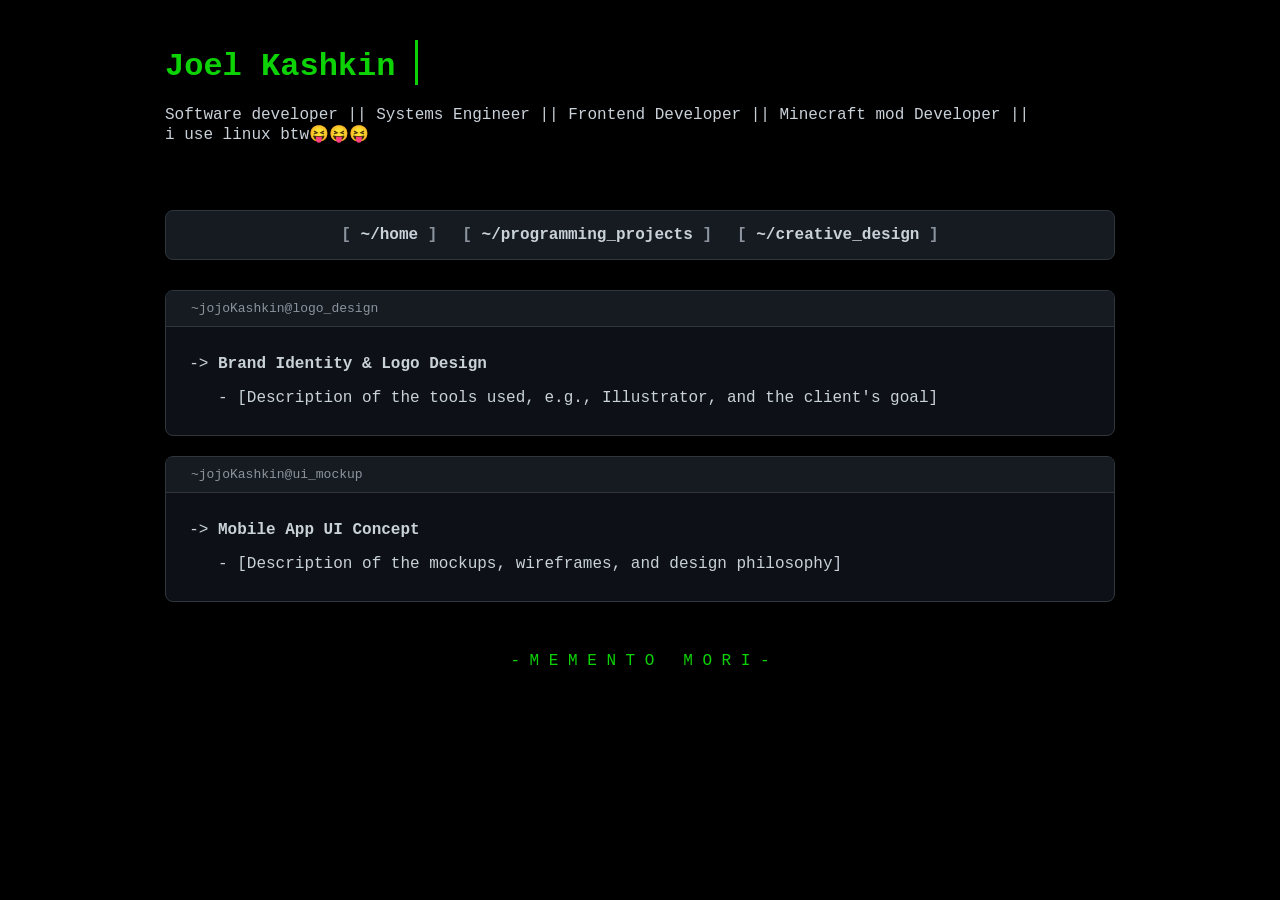
==== design.html @ 478f1abe "Updated sections separated index into design and programming  added design, programming html files t" ====
<!DOCTYPE html>
<html lang="en">
<head>
    <link rel="stylesheet" href="styles.css">
    <title>Design - Kashkin Portfolio</title>
</head>
<body>
    <header class="header">
        <h1> Joel Kashkin <span class="box-blink"></span> </h1>
        <p> Software developer || Systems Engineer || Frontend Developer || Minecraft mod Developer ||<br> i use linux btw😝😝😝</p>
    </header>

    <nav class="terminal-nav">
        <a href="index.html">~/home</a>
        <a href="programming.html">~/programming_projects</a>
        <a href="design.html">~/creative_design</a>
    </nav>

    <main>
        
        <a href="#" target="_blank" class="project-link">
            <section class="terminal-window">
                <div class="terminal-header">
                    <span class="terminal-title">~jojoKashkin@logo_design</span>
                </div>
                <div class="terminal-body">
                    <ul>
                        <li><strong>Brand Identity & Logo Design</strong></li>
                        <p>- [Description of the tools used, e.g., Illustrator, and the client's goal]</p>
                    </ul>
                </div>
            </section>
        </a>

        <a href="#" target="_blank" class="project-link">
            <section class="terminal-window">
                <div class="terminal-header">
                    <span class="terminal-title">~jojoKashkin@ui_mockup</span>
                </div>
                <div class="terminal-body">
                    <ul>
                        <li><strong>Mobile App UI Concept</strong></li>
                        <p>- [Description of the mockups, wireframes, and design philosophy]</p>
                    </ul>
                </div>
            </section>
        </a>

        <p class="closing-message">- M E M E N T O &nbsp M O R I -</p>
    </main>
</body>
</html>
---- styles.css ----
/* dark */
:root {

    --background-color: #000000 ;
    --text-color: #ffffff ;
    --line-color: #0dd306;
    --border-color: #30363d;

}

/* light */
/* :root{
    --background-color: #fffffff3 ;
    --text-color: #161515 ;
    --line-color: #013aa5;
    --border-color: #30363d;
} */


body {
    background-color: var(--background-color);
    color: var(--text-color);
    font-family: 'Courier New', monospace;
    font-optical-sizing: auto;
    font-weight: 400;
    font-style: normal; 
    max-width: 950px;
    margin:40px auto;
}

.header {

    border-bottom: 2px var(--line-color);
    padding-bottom: 20px;
    margin-bottom: 30px;

}

h1 {

    color: var(--line-color);
    font-weight: bold ;

}

p {

     color: var(--line-color);
    font-weight: normal ;

}


/* Need to learn more: implemented with Gemini */
.box-blink{

    display: inline-block;
    width: 3px;
    height: 45px;
    background-color: var(--line-color);
    animation: blink 1s step-end infinite;
    vertical-align: text-bottom;

}

@keyframes blink {
    
    0%, 100%{ opacity: 1;}
    50% { opacity: 0;}

}




ul {

    list-style-type: "-> ";

}


/* Terminal box designs  */
/* Need to learn more: heavy assistance with Gemini */
:root {
    --terminal-bg: #0d1117;
    --header-bg: #161b22; 
    --border-color: #30363d;
    --text-color: #c9d1d9;
    
}

p {

    color: var(--text-color);

}

.terminal-window {

    background-color: var(--terminal-bg);
    border: 1px solid var(--border-color);
    border-radius: 8px;
    margin-bottom: 20px;
    overflow: hidden;
    font-family: 'Courier New', monospace;
    transition: transform 0.2s ease, border-color 0.2s ease, box-shadow 0.2s ease;  

}

/* Need to learn more: implemented with Gemini */
.terminal-window:hover {

    transform: scale(1.10); /* Moves the box up by 5 pixels */
    box-shadow: 0 15px 30px rgba(0, 0, 0, 0.5); /* Makes the shadow deeper as it 'lifts' */
    border-color: var(--line-color);
    cursor: pointer;
    z-index: 10;

}

.terminal-header {
    
    background-color: var(--header-bg);
    padding: 10px 15px;
    border-bottom: 1px solid var(--border-color);
    display: flex;
    align-items: center;
}


.terminal-title {

    color: #8b949e;
    font-size: 13px;
    margin-left: 10px;
    transition: color 0.3s ease, text-shadow 0.3s ease;

}

.terminal-window:hover .terminal-title {
    color: #58a6ff;
    
    /* ai */
    /* This creates the 'glow' effect around the text */
    text-shadow: 0 0 8px rgba(88, 166, 255, 0.8), 
                 0 0 12px rgba(88, 166, 255, 0.4);
}

.terminal-body {

    padding: 12px;
    color: var(--text-color);
}


.closing-message {

    color: var(--line-color);
    text-align: center;
    margin-top: 50px;   
    margin-bottom: 50px;

}

/* --- Terminal Navigation Bar --- */
.terminal-nav {
    display: flex;
    justify-content: center;
    gap: 25px;
    margin-bottom: 30px;
    border: 1px solid var(--border-color);
    background-color: var(--header-bg);
    padding: 15px;
    border-radius: 8px;
}

.terminal-nav a {
    color: var(--text-color);
    text-decoration: none;
    font-weight: bold;
    transition: color 0.3s ease, text-shadow 0.3s ease;
}

.terminal-nav a:hover {
    color: var(--line-color);
    text-shadow: 0 0 8px rgba(13, 211, 6, 0.6);
}

.terminal-nav a::before {
    content: "[ ";
    color: #8b949e;
}

.terminal-nav a::after {
    content: " ]";
    color: #8b949e;
}

.project-link {
    text-decoration: none; 
    display: block;       
}

.project-link p {
    color: var(--text-color);
}

.reason-p {
    /* padding: 12px; */
    font-size: small; 
    position: absolute;
    left: 50%;
    transform: translateX(-50%);
}
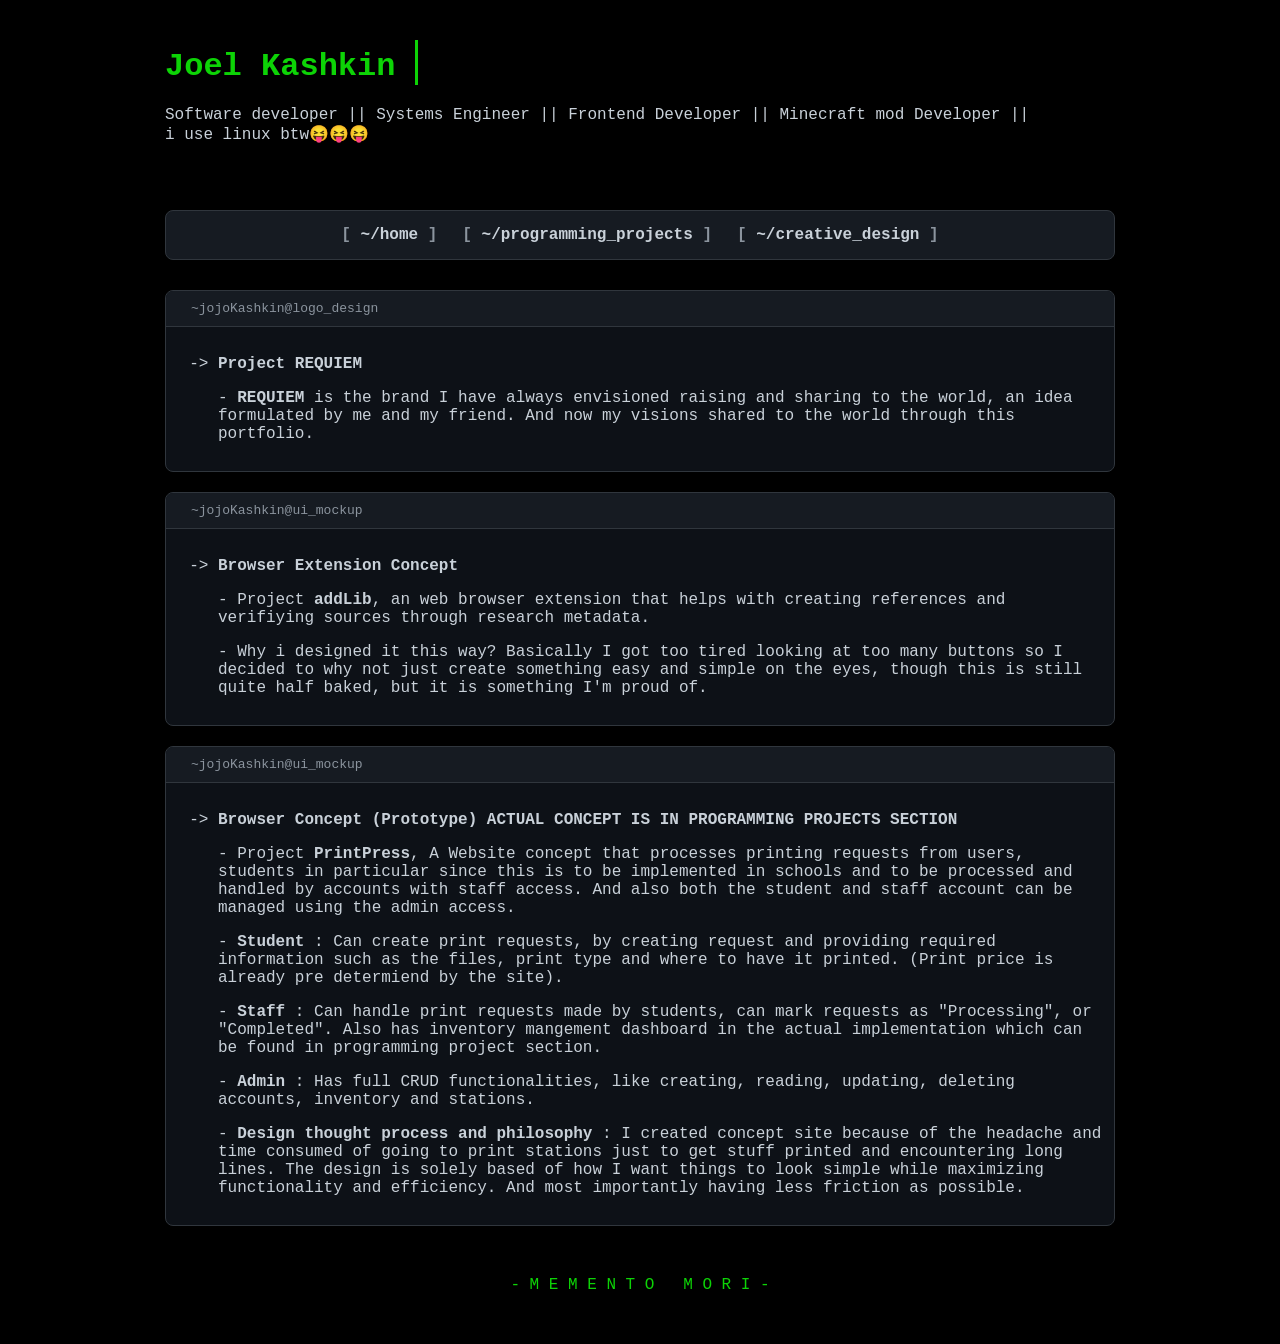
==== commit 76089df4: "updated design section and added the digital portfolio design" ====
--- a/design.html
+++ b/design.html
@@ -18,29 +18,48 @@
 
     <main>
         
-        <a href="#" target="_blank" class="project-link">
+        <a href="Coyoca - Digital Portfolio.pdf" target="_blank" class="project-link">
             <section class="terminal-window">
                 <div class="terminal-header">
                     <span class="terminal-title">~jojoKashkin@logo_design</span>
                 </div>
                 <div class="terminal-body">
                     <ul>
-                        <li><strong>Brand Identity & Logo Design</strong></li>
-                        <p>- [Description of the tools used, e.g., Illustrator, and the client's goal]</p>
+                        <li><strong>Project REQUIEM</strong></li>
+                        <p>- <b>REQUIEM</b> is the brand I have always envisioned raising and sharing to the world, an idea formulated by me and my friend. And now my visions shared to the world through this portfolio.</p>
                     </ul>
                 </div>
             </section>
         </a>
 
-        <a href="#" target="_blank" class="project-link">
+        <a href="https://www.figma.com/design/D6p62HoxxgmZojIxJdKOho/AddLib-Design?node-id=0-1&t=IAyx92uIQrAvQd8T-1" target="_blank" class="project-link">
             <section class="terminal-window">
                 <div class="terminal-header">
                     <span class="terminal-title">~jojoKashkin@ui_mockup</span>
                 </div>
                 <div class="terminal-body">
                     <ul>
-                        <li><strong>Mobile App UI Concept</strong></li>
-                        <p>- [Description of the mockups, wireframes, and design philosophy]</p>
+                        <li><strong>Browser Extension Concept</strong></li>
+                        <p>- Project <b>addLib</b>, an web browser extension that helps with creating references and verifiying sources through research metadata.</p>
+                        <p>- Why i designed it this way? Basically I got too tired looking at too many buttons so I decided to why not just create something easy and simple on the eyes, though this is still quite half baked, but it is something I'm proud of. </p>
+                    </ul>
+                </div>
+            </section>
+        </a>
+
+        <a href="https://www.figma.com/design/UD8l2nc67hsuLZzKPL5mVi/Printpress-Prototype?node-id=1-603&t=eqRKL1SggLwXx5WJ-1" target="_blank" class="project-link">
+            <section class="terminal-window">
+                <div class="terminal-header">
+                    <span class="terminal-title">~jojoKashkin@ui_mockup</span>
+                </div>
+                <div class="terminal-body">
+                    <ul>
+                        <li><strong>Browser Concept (Prototype) ACTUAL CONCEPT IS IN PROGRAMMING PROJECTS SECTION</strong></li>
+                        <p>- Project <b>PrintPress</b>, A Website concept that processes printing requests from users, students in particular since this is to be implemented in schools and to be processed and handled by accounts with staff access. And also both the student and staff account can be managed using the admin access.</p>
+                        <p>- <b>Student</b> : Can create print requests, by creating request and providing required information such as the files, print type and where to have it printed. (Print price is already pre determiend by the site). </p>
+                        <p>- <b>Staff</b> : Can handle print requests made by students, can mark requests as "Processing", or "Completed". Also has inventory mangement dashboard in the actual implementation which can be found in programming project section.</p>
+                        <p>- <b>Admin</b> : Has full CRUD functionalities, like creating, reading, updating, deleting accounts, inventory and stations.</p>
+                        <p>- <b>Design thought process and philosophy</b> : I created concept site because of the headache and time consumed of going to print stations just to get stuff printed and encountering long lines. The design is solely based of how I want things to look simple while maximizing functionality and efficiency. And most importantly having less friction as possible.</p>
                     </ul>
                 </div>
             </section>
@@ -49,4 +68,4 @@
         <p class="closing-message">- M E M E N T O &nbsp M O R I -</p>
     </main>
 </body>
-</html>+</html>
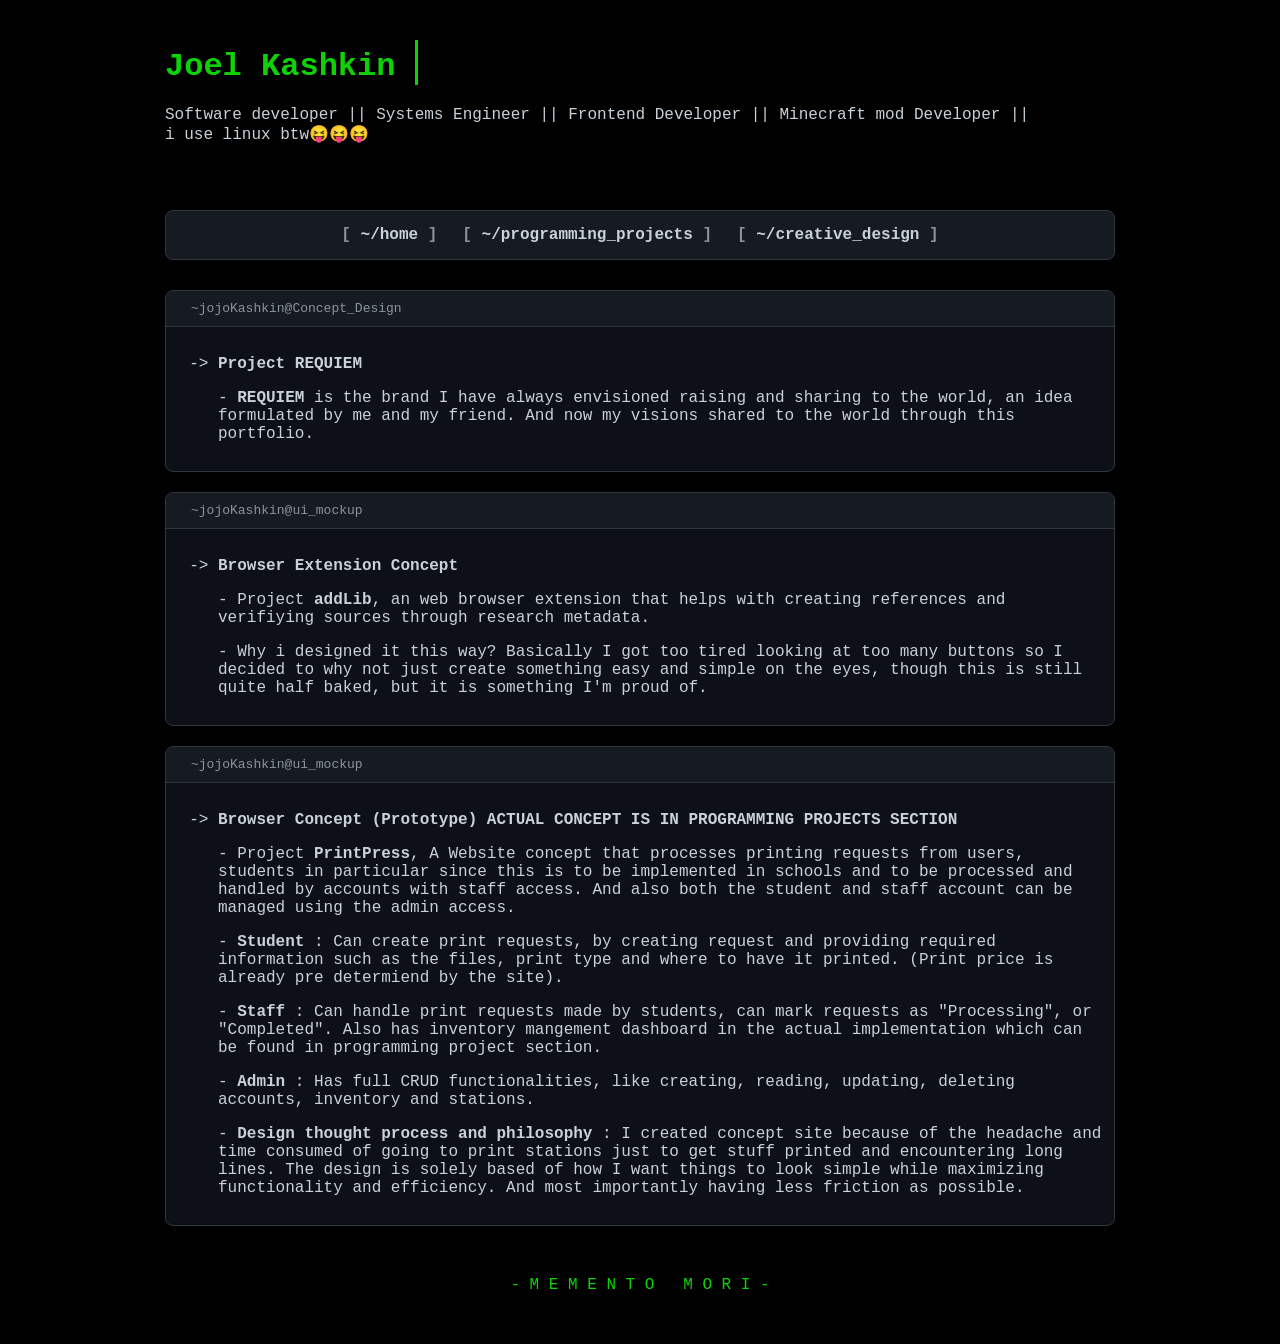
==== commit 6ee73c0a: "updated a lot of stuff" ====
--- a/design.html
+++ b/design.html
@@ -21,7 +21,7 @@
         <a href="Coyoca - Digital Portfolio.pdf" target="_blank" class="project-link">
             <section class="terminal-window">
                 <div class="terminal-header">
-                    <span class="terminal-title">~jojoKashkin@logo_design</span>
+                    <span class="terminal-title">~jojoKashkin@Concept_Design</span>
                 </div>
                 <div class="terminal-body">
                     <ul>
